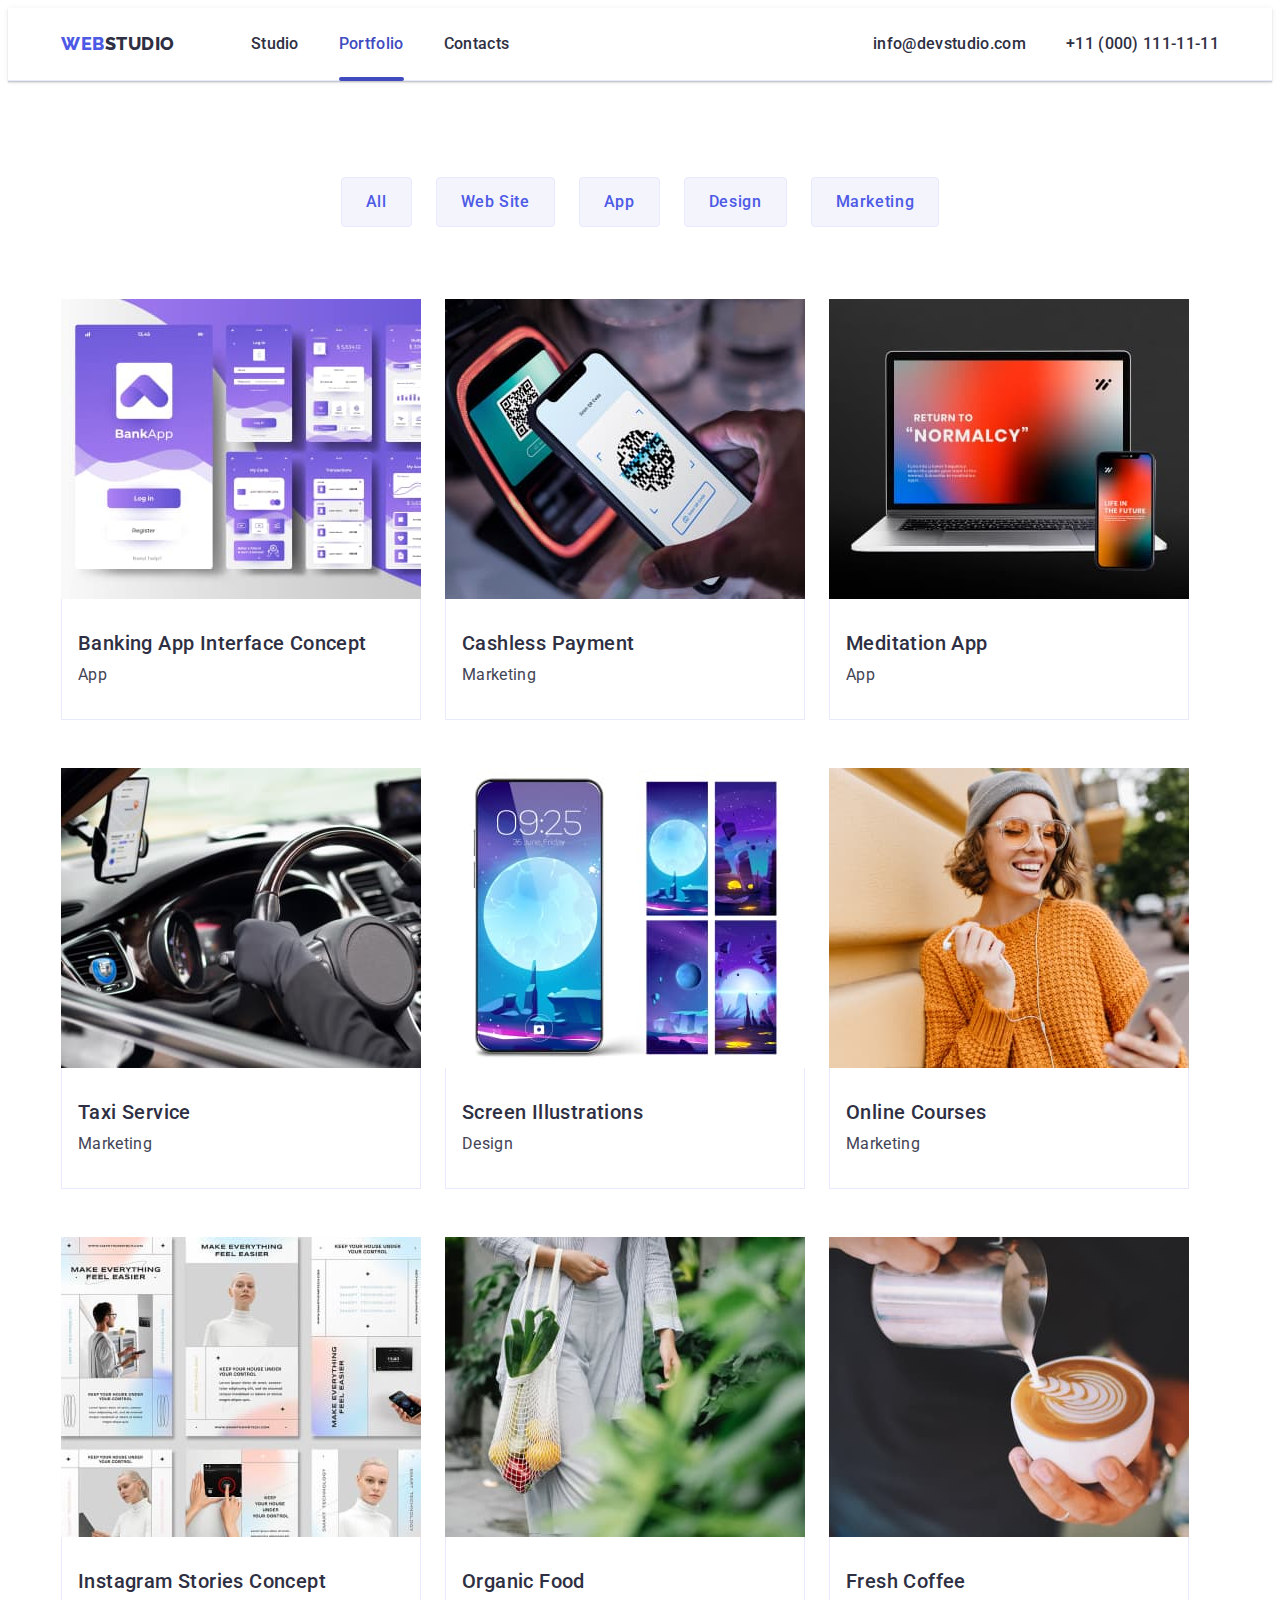
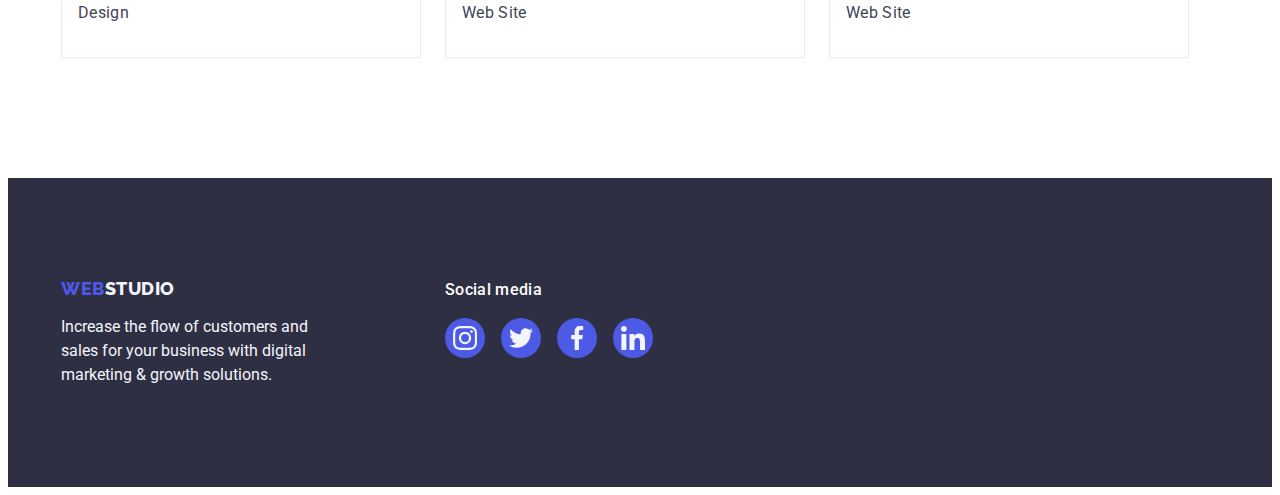
==== portfolio.html @ 598c80f8 "Initial commit" ====
<!DOCTYPE html>
<html lang="en">
<head>
    <meta charset="UTF-8">
    <meta http-equiv="X-UA-Compatible" content="IE=edge">
    <meta name="viewport" content="width=device-width, initial-scale=1.0">
    <link rel="preconnect" href="https://fonts.googleapis.com">
    <link rel="preconnect" href="https://fonts.gstatic.com" crossorigin>
    <link rel="preconnect" href="https://fonts.googleapis.com">
    <link rel="preconnect" href="https://fonts.gstatic.com" crossorigin>
    <link href="https://fonts.googleapis.com/css2?family=Raleway:wght@800&family=Roboto:wght@400;500;700;900&display=swap" rel="stylesheet">
    <title>portfolio-goit-homework</title>
    <link rel="stylesheet" href="https://cdnjs.cloudflare.com/ajax/libs/modern-normalize/2.0.0/modern-normalize.min.css"
        integrity="sha512-4xo8blKMVCiXpTaLzQSLSw3KFOVPWhm/TRtuPVc4WG6kUgjH6J03IBuG7JZPkcWMxJ5huwaBpOpnwYElP/m6wg=="
        crossorigin="anonymous" referrerpolicy="no-referrer" />
    <link rel="stylesheet" href="./css/style.css">
</head>
<!-- HEADER -->
<body>
    <header class="header-main-container">
        <div class="container container-flex">
            <nav class="header-nav">
                <a href="./index.html" class="logo link">Web<span class="logo-text">Studio</span></a>
                <ul class="list menu-list">
                    <li class="menu-item"><a href="./index.html" class="link menu">Studio</a></li>
                    <li class="menu-item"><a href="./portfolio.html" class="link menu line">Portfolio</a></li>
                    <li class="menu-item"><a href="" class="link menu">Contacts</a></li>
                </ul>
            </nav>
            <address class="nav-addres">
                <ul class="information-list list">
                    <li class="information-item"><a href="mailto:info@devstudio.com" class="link menu">info@devstudio.com</a>
                    </li>
                    <li class="information-item"><a href="tel:+110001111111" class="link menu">+11 (000) 111-11-11</a>
                    </li>
                </ul>
            </address>
        </div>
    </header>
    <!-- HEADER_END -->
    <main>
    <!-- EXAMPLES_WORK -->
        <section class="filtr-nav">
            <div class="container">
                <h1 hidden>work examples</h1>
                <ul class="list list-btn">
                    <li>
                        <button type="button" class="btn-filtr">All</button>
                    </li>
                    <li>
                        <button type="button" class="btn-filtr">Web Site</button>
                    </li>
                    <li>
                        <button type="button" class="btn-filtr">App</button>
                    </li>
                    <li> 
                        <button type="button" class="btn-filtr">Design</button>
                    </li>
                    <li>
                        <button type="button" class="btn-filtr">Marketing</button>
                    </li>
                </ul>
                <ul class="list examples-card-list">
                    <li class="card-item">
                        <a href="#" class="link card-item-link">
                            <div class="card-wrap-port">
                                <img src="./images/portfolio-img/banking-app.jpg"
                                    alt="banking-app" 
                                    width="360">
                                    <p class="p-style-portfolio">14 Stylish and User-Friendly App Design Concepts · Task Manager App · Calorie Tracker App · Exotic Fruit Ecommerce App ·
                                    Cloud Storage App</p>
                            </div>
                            <div class="card-examples">
                                <h2 class="title-description">Banking App Interface Concept</h2>
                                <p class="text-description text-portfolio-card">App</p>
                            </div>
                        </a>
                    </li>
                    <li class="card-item">
                        <a href="#" class="link card-item-link">
                            <div class="card-wrap-port">
                                <img src="./images/portfolio-img/application-pay.jpg" 
                                    alt="cashless-payment" 
                                    width="360">
                                <p class="p-style-portfolio">14 Stylish and User-Friendly App Design Concepts · Task Manager App · Calorie Tracker App ·
                                Exotic Fruit Ecommerce App ·
                                Cloud Storage App</p>
                            </div>
                            <div class="card-examples">
                                <h2 class="title-description">Cashless Payment</h2>
                                <p class="text-description text-portfolio-card">Marketing</p>
                            </div>
                        </a>
                    </li>
                    <li class="card-item">
                        <a href="#" class="link card-item-link">
                            <div class="card-wrap-port">
                                <img src="./images/portfolio-img/desktop-mobile.jpg" 
                                    alt="desktop-app" 
                                    width="360">
                                <p class="p-style-portfolio">14 Stylish and User-Friendly App Design Concepts · Task Manager App · Calorie Tracker App ·
                                Exotic Fruit Ecommerce App ·
                                Cloud Storage App</p>
                            </div>
                            <div class="card-examples">
                                <h2 class="title-description">Meditation App</h2>
                                <p class="text-description text-portfolio-card">App</p>
                            </div>
                        </a>
                    </li>
                    <li class="card-item">
                        <a href="#" class="link card-item-link">
                            <div class="card-wrap-port">
                                    <img src="./images/portfolio-img/taxi-service.jpg" 
                                    alt="taxi-service" 
                                    width="360">
                                    <p class="p-style-portfolio">14 Stylish and User-Friendly App Design Concepts · Task Manager App · Calorie Tracker App ·
                                    Exotic Fruit Ecommerce App ·
                                    Cloud Storage App</p>
                            </div>
                            <div class="card-examples">
                                <h2 class="title-description">Taxi Service</h2>
                                <p class="text-description text-portfolio-card">Marketing</p>
                            </div>
                        </a>
                    </li>
                    <li class="card-item">
                        <a href="#" class="link card-item-link">
                            <div class="card-wrap-port">
                                <img src="./images/portfolio-img/screen-illustration.jpg" 
                                alt="screen-illustration" 
                                width="360">
                                <p class="p-style-portfolio">14 Stylish and User-Friendly App Design Concepts · Task Manager App · Calorie Tracker App ·
                                Exotic Fruit Ecommerce App ·
                                Cloud Storage App</p>
                            </div>
                            <div class="card-examples">
                                <h2 class="title-description">Screen Illustrations</h2>
                                <p class="text-description text-portfolio-card">Design</p>
                            </div>
                        </a>
                    </li>
                    <li class="card-item">
                        <a href="#" class="link card-item-link">
                            <div class="card-wrap-port">
                                <img src="./images/portfolio-img/woman.jpg" 
                                alt="woman" 
                                width="360">
                                <p class="p-style-portfolio">14 Stylish and User-Friendly App Design Concepts · Task Manager App · Calorie Tracker App ·
                                Exotic Fruit Ecommerce App ·
                                Cloud Storage App</p>
                            </div>
                            <div class="card-examples">
                                <h2 class="title-description">Online Courses</h2>
                                <p class="text-description text-portfolio-card">Marketing</p>
                            </div>
                        </a>
                    </li>
                    <li class="card-item">
                        <a href="#" class="link card-item-link">
                            <div class="card-wrap-port">
                                <img src="./images/portfolio-img/instagram-stories-concept.jpg" 
                                alt="Cashless Payment" 
                                width="360">
                                <p class="p-style-portfolio">14 Stylish and User-Friendly App Design Concepts · Task Manager App · Calorie Tracker App ·
                                Exotic Fruit Ecommerce App ·
                                Cloud Storage App</p>
                            </div>
                            <div class="card-examples">
                                <h2 class="title-description">Instagram Stories Concept</h2>
                                <p class="text-description text-portfolio-card">Design</p>
                            </div>
                        </a>
                    </li>
                    <li class="card-item">
                        <a href="#" class="link card-item-link">
                            <div class="card-wrap-port">
                                <img src="./images/portfolio-img/organic-food.jpg" 
                                        alt="organic-food" 
                                        width="360">
                                <p class="p-style-portfolio">14 Stylish and User-Friendly App Design Concepts · Task Manager App · Calorie Tracker App ·
                                Exotic Fruit Ecommerce App ·
                                Cloud Storage App</p>
                            </div>
                        <div class="card-examples">
                            <h2 class="title-description">Organic Food</h2>
                            <p class="text-description text-portfolio-card">Web Site</p>
                        </div>
                        </a>
                    </li>
                    <li class="card-item">
                        <a href="#" class="link card-item-link">
                            <div class="card-wrap-port">
                                <img src="./images/portfolio-img/coffe.jpg" 
                                    alt="coffe" 
                                    width="360">
                                <p class="p-style-portfolio">14 Stylish and User-Friendly App Design Concepts · Task Manager App · Calorie Tracker App ·
                                Exotic Fruit Ecommerce App ·
                                Cloud Storage App</p>
                            </div>
                            <div class="card-examples">
                                <h2 class="title-description">Fresh Coffee</h2>
                                <p class="text-description text-portfolio-card">Web Site</p>
                            </div>
                        </a>
                    </li>
                </ul>
            </div>
        </section>
    </main>
    <!-- EXAMPLES_WORK_END -->
    <!-- FOOTER -->
    <footer class="footer">
        <div class="container container-flex footer-wraper">
            <div class="footer-log-inf">
                <a href="./index.html" class="logo link logo-footer">Web<span class="footer-logo-text">Studio</span></a>
                <p class="footer-info">Increase the flow of customers and sales for your business with digital marketing &
                    growth solutions.</p>
            </div>
            <div>
                <p class="footer-soc-med">Social media</p>
                <ul class="soc-footer-list list">
                    <li class="soc-item-list">
                        <a href="" class="soc-footer-img">
                            <svg width="24" height="24" class="footer-icon-svg">
                                <use href="./images/icons.svg#icon-instagram"></use>
                            </svg>
                        </a>
                    </li>
                    <li class="soc-item-list">
                        <a href="" class="soc-footer-img">
                            <svg width="24" height="24" class="footer-icon-svg">
                                <use href="./images/icons.svg#icon-twitter"></use>
                            </svg>
                        </a>
                    </li>
                    <li class="soc-item-list">
                        <a href="" class="soc-footer-img">
                            <svg width="24" height="24" class="footer-icon-svg">
                                <use href="./images/icons.svg#icon-facebook"></use>
                            </svg>
                        </a>
                    </li>
                    <li class="soc-item-list">
                        <a href="" class="soc-footer-img">
                            <svg width="24" height="24" class="footer-icon-svg">
                                <use href="./images/icons.svg#icon-linkedin"></use>
                            </svg>
                        </a>
                    </li>
                </ul>
            </div>
        </div>
    </footer>
    <!-- FOOTER_END -->
    <script src="./js/modal.js"></script>
</body>
</html>
---- css/style.css ----
:root{
    --color-main-logo: #4d5ae5;
    --color-menu-text: #2e2f42;
    --color-menu-accent-hover: #404bbf;
    --main-small-text: #434455;
    --color-hero-bg: #2e2f42;
    --bg-btn-color: #f4f4fd;
    --border-btn-color: #e7e9fc;
    --color-icons-customers: #8e8f99;
    --color-social-media: #ffffff;
}


body{
    font-family: "Roboto", sans-serif;
    color: #434455;
    background-color: #ffffff;
}

img{
    display: block;
}

h1, h2, h3, h4, h5, h6, p{
    padding: 0;
    margin: 0;
}
/* HEADER */
/* NAV_MENU */

.header-main-container{
    border-bottom: 1px solid #e7e9fc;
    box-shadow: 0px 2px 1px rgba(46, 47, 66, 0.08),
        0px 1px 1px rgba(46, 47, 66, 0.16),
        0px 1px 6px rgba(46, 47, 66, 0.08);
}

.container{
    width: 1158px;
    margin: 0 auto;
    padding: 0 15px;
}

.container-flex{
    display: flex;
}

.header-nav{
    display: flex;
    align-items: center;
}

.logo{
    font-family: 'Raleway', sans-serif;
    font-weight: 800;
    font-size: 18px;
    line-height: 1.17;
    letter-spacing: 0.03em;
    text-transform: uppercase;
    color: var(--color-main-logo);
    margin-right: 76px;

}

.link{
    text-decoration: none;
}

.logo-text{
    color:#2e2f42 ;
}

.list{
    list-style: none;
    padding: 0;
    margin: 0;
}

.menu-list{
    display: flex;
}

.menu-item{
    margin-right: 40px;
    height: 24px;
    display: block;
}

.menu-item:last-child{
    margin-right: 0px;
}

.list .menu {
    font-style: normal;
    font-weight: 500;
    font-size: 16px;
    line-height: 24px;
    letter-spacing: 0.02em;
    color: var(--color-menu-text);
    padding: 27px 0;
    
}

.menu{
    transition: color 250ms cubic-bezier(0.4, 0, 0.2, 1);
}

.line {
    position: relative;
    transition: color 250ms cubic-bezier(0.4, 0, 0.2, 1);
    color: #404bbf;
}

.line::after {
    content: "";
    width: 100%;
    position: absolute;
    left: 0;
    bottom: -1px;
    height: 4px;
    background-color: #404bbf;
    border-radius: 2px;
}

.menu:hover,
.menu:focus,
.link.menu.line{
    color: var(--color-menu-accent-hover)
}

.information-list{
    display: flex;
}

.information-item{
    margin-right: 40px;
}

.information-item:last-child {
    margin-right: 0px;
}

.nav-addres{
    font-family: 'Roboto';
        font-style: normal;
        font-weight: 500;   
        font-size: 16px;
        line-height: 24px;
        letter-spacing: 0.02em;
        color: var(--main-small-text);
        padding-top: 24px;
        padding-bottom: 24px;
}

.nav-addres{
    margin-left: auto;
}
/* NAV_MENU_END */
/* HEADER_END */
/* HERO_START */

.main-hero{
    background-color: var(--color-hero-bg);
    background-image: linear-gradient(rgba(46, 47, 66, 0.7), rgba(46, 47, 66, 0.7)), url(../images/index-img/people-office.jpg);
    padding-top: 188px;
    padding-bottom: 188px;
    max-width: 1440px;
    background-repeat: no-repeat;
    background-position: center;
    background-size: cover;

}

.main-title{
    font-family: 'Roboto';
    font-style: normal;
    font-weight: 700;
    font-size: 56px;
    line-height: 1.07;
    text-align: center;
    letter-spacing: 0.02em;
    color: #ffffff;
    max-width: 496px;
    margin: auto;
}

.button-hero-main{
    background-color: #4d5ae5;
    font-family: 'Roboto', sans-serif;
    font-style: normal;
    font-weight: 500;
    font-size: 16px;
    line-height: 1.5;
    letter-spacing: 0.04em;
    color: #ffffff;
    cursor: pointer;
    display: block;
    min-width: 169px;
    height: 56px;
    border: none;
    background-color:var(--color-main-logo);
    border-radius: 4px;
    cursor: pointer;
    margin: auto;
    margin-top: 48px;
    transition: background-color 250ms cubic-bezier(0.4, 0, 0.2, 1);;
}

.button-hero-main:hover, 
.button-hero-main:focus{
    background-color: var(--color-menu-accent-hover)
}
/* HERO_END */
/* Section2_START */

.visually-hidden {
    position: absolute;
    width: 1px;
    height: 1px;
    margin: -1px;
    border: 0;
    padding: 0;
    white-space: nowrap;
    clip-path: inset(100%);
    clip: rect(0 0 0 0);
    overflow: hidden;
}

.title-description{
    font-family: 'Roboto';
    font-style: normal;
    font-weight: 500;
    font-size: 20px;
    line-height: 1.2;
    letter-spacing: 0.02em;
    color: var(--color-menu-text);
}

.text-description{
    font-family: 'Roboto';
    font-style: normal;
    font-weight: 400;
    font-size: 16px;
    line-height: 1.5;
    letter-spacing: 0.02em;
    color: var(--main-small-text);
}

.list-about-cards{
    display: flex;
    align-items: center;
    justify-content: center;
    height: 112px;
    background-color: #f4f4fd;
    border-radius: 4px;
    margin-bottom: 8px;
}

.about-us-description{
    padding-top: 120px;
    padding-bottom: 120px;
}

.about-us-list{
    display: flex;
    gap: 24px;
    padding: 0;
}

.about-us-text{
    width: calc((100% - 72px) / 4);
}

.title-description{
    margin-bottom: 8px;
}

/* Section2_END */
/* Section3_START */

.about-us-text-img{
    padding-bottom: 120px;
}

.about-us-title{
    font-size: 36px;
    line-height: 1.11;
    text-align: center;
    letter-spacing: 0.02em;
    text-transform: capitalize;
    color: var(--color-menu-text);
    margin-bottom: 72px;
}

.list-img{
    gap: 24px;
    padding: 0;
}

.img-work{
    width: calc((100% - 48px) / 3);
}
/* Section3_END */
/* Section4_START */
.our-team{
    background-color: #f4f4fd;
    padding-top: 120px;
    padding-bottom: 120px;
}

.our-team-title{
    font-size: 36px;
    line-height: 1.11;
    text-align: center;
    letter-spacing: 0.02em;
    text-transform: capitalize;
    color: var(--color-menu-text);
    margin-bottom: 72px;
}

.list-worker{
    display: flex;
    gap: 24px;
    padding: 0;
}

.worker{
    background-color: #ffffff;
    width: calc((100% - 72px) / 4);
    border-radius: 0px 0px 4px 4px;
    box-shadow: 0px 1px 6px rgba(46, 47, 66, 0.08),
                0px 1px 1px rgba(46, 47, 66, 0.16),
                0px 2px 1px rgba(46, 47, 66, 0.08);
    
}

.soc-icon{
    display: flex;
    justify-content: center;
    gap: 24px;
    margin-top: 8px;
}

.soc-icon-list{
    width: 40px;
    height: 40px;
}

.soc-icon-img{
    width: 100%;
    height: 100%;
    background-color: var(--color-main-logo);
    border-radius: 50%;
    display: flex;
    align-items: center;
    justify-content: center;
    transition: background-color 250ms cubic-bezier(0.4, 0, 0.2, 1);
}

.soc-icon-img:hover,
.soc-icon-img:focus{
    background-color: #404bbf;
}

.svg-icons{
    fill: #f4f4fd;
}

.name-worker{
    padding: 32px 16px;
}

.div-name-worker{
    text-align: center;
}

    /* h3-title-description-frm-section2 */
    /* p-text-descroption-from-section2 */
/* Section4_END */
.client-section{
    padding-top: 120px;
    padding-bottom: 120px;
}

.customers-h2{
    font-size: 36px;
    line-height: 1.11;
    color: var(--color-menu-text);
    margin-bottom: 72px;
}

.client-list{
    display: flex;
    gap: 24px;
}

.client-items{
    width: calc((100% - 120px) / 6);
    height: 88px;
    gap: 24px;
}

.client-items-logo{
    width: 100%;
    height: 100%;
    border: 1px solid #8e8f99;
    border-radius: 4px;
    display: flex;
    align-items: center;
    justify-content: center;
    color: var(--color-icons-customers);
    transition: border-color 250ms cubic-bezier(0.4, 0, 0.2, 1),
        color 250ms cubic-bezier(0.4, 0, 0.2, 1);;
}

.client-items-logo:hover,
.client-items-logo:focus{
    border-color: #404bbf;
    color: #404bbf;
}

.icon-customers{
    fill: currentColor;
}

/* FOOTER_START */
.footer{
    background-color: var(--color-hero-bg);
    color: var(--bg-btn-color);
    padding-top: 100px;
    padding-bottom: 100px;
}

.logo-footer{
    display: inline-block;
    margin-bottom: 16px;
    padding: 0;
}

.footer-info{
    max-width: 264px;
    line-height: 1.5;
}

.footer-logo-text {
    color: #f4f4fd;
}

.footer-wraper{
    align-items: baseline;
}

.footer-log-inf{
    margin-right: 120px;
}

.footer-soc-med{
    font-weight: 500;
    font-size: 16px;
    line-height: 1.5;
    letter-spacing: 0.02em;
    color: var(--color-social-media);
    margin-bottom: 16px;
}

.soc-footer-list{
    display: flex;
    gap: 16px;
}

.soc-item-list{
    width: 40px;
    height: 40px;
}

.soc-footer-img{
    width: 100%;
    height: 100%;
    background-color: var(--color-main-logo);
    border-radius: 50%;
    display: flex;
    align-items: center;
    justify-content: center;
    transition: background-color 250ms cubic-bezier(0.4, 0, 0.2, 1);;
}

.soc-footer-img:hover,
.soc-footer-img:focus{
    background-color: #31d0aa;
    background-color: #31d0aa;
}

.footer-icon-svg{
    fill: #f4f4fd
}



/* PORTFOIO_PAGE_START >>>>>>>>>>>>>>>>>>>>>>>>>>>>>>>>>>>>>>>>>>>>>>>>>>>>>>*/
/* FTER_NAVIGATION_START */
.btn-filtr{
    font-family: "Roboto", sans-serif;
    font-style: normal;
    font-weight: 500;
    font-size: 16px;
    line-height: 1.5;
    letter-spacing: 0.04em;
    color: var(--color-main-logo);
    background-color: var(--bg-btn-color);
    padding: 12px 24px;
    border: 1px solid var(--border-btn-color);
    border-radius: 4px;
    transition: color 250ms cubic-bezier(0.4, 0, 0.2, 1),
                background-color 250ms cubic-bezier(0.4, 0, 0.2, 1),
                border-color 250ms cubic-bezier(0.4, 0, 0.2, 1),
                box-shadow 250ms cubic-bezier(0.4, 0, 0.2, 1);
}

.btn-filtr:hover, 
.btn-filtr:focus{
    color: #ffffff;
    background-color: var(--color-menu-accent-hover);
    cursor: pointer;
    border: 1px solid transparent;
    box-shadow: 0px 3px 1px rgba(0, 0, 0, 0.1),
                0px 2px 1px rgba(0, 0, 0, 0.08),
                0px 2px 2px rgba(0, 0, 0, 0.12);

}

.filtr-nav{
    padding: 96px 0 120px;
}

.list-btn{
    display: flex;
    justify-content: center;
    gap: 24px;
    margin-bottom: 72px;
}

.examples-card-list{
    display: flex;
    flex-wrap: wrap;
    column-gap: 24px;
    row-gap: 48px;
    padding: 0;
}

.card-item{
    width: calc((1128px - 48px) / 3);
}

.card-item-link{
    display: block;
    transition: box-shadow 250ms cubic-bezier(0.4, 0, 0.2, 1);
}

.card-item-link:hover,
.card-item-link:focus{
    box-shadow: 0px 1px 6px rgba(46, 47, 66, 0.08),
                0px 1px 1px rgba(46, 47, 66, 0.16),
                0px 2px 1px rgba(46, 47, 66, 0.08);
    
}

.card-examples{
    padding: 32px 16px;
    border: 1px solid var(--border-btn-color);
    border-top: none;
}
/* FILTER_NAVIGATION_END */
/* MAIN_CARDS */
 /* h2-title-description-frm-section2 index.html*/
 /* p-text-descroption-from-section2 index.html*/
/* modal-window */
.modal-window-wrap{
    position: fixed;
    top: 0;
    left: 0;
    width: 100%;
    height: 100%;
    background-color: rgba(46, 47, 66, 0.4);
    transition: opacity 250ms cubic-bezier(0.4, 0, 0.2, 1), visibility 250ms cubic-bezier(0.4, 0, 0.2, 1);
}

.is-hidden{
    opacity: 0;
    visibility: hidden;
    pointer-events: none;
}

.modal-window{
    position: absolute;
    top: 50%;
    left: 50%;
    transform: translate(-50%, -50%) scale(1);
    width: 408px;
    min-height: 584px;
    background: #fcfcfc;
    box-shadow: 0px 1px 1px rgba(0, 0, 0, 0.14),
                0px 1px 3px rgba(0, 0, 0, 0.12),
                0px 2px 1px rgba(0, 0, 0, 0.2);
    border-radius: 4px;
    transition: transform 250ms cubic-bezier(0.4, 0, 0.2, 1);
}

.btn-modal-close{
    position: absolute;
    top: 24px;
    right: 24px;
    width: 24px;
    height: 24px;
    border-radius: 50%;
    display: flex;
    align-items: center;
    justify-content: center;
    background-color: #e7e9fc;
    border: 1px solid rgba(0, 0, 0, 0.1);
    padding: 0;
    cursor: pointer;
    transition: background-color 250ms cubic-bezier(0.4, 0, 0.2, 1), 
                border 250ms cubic-bezier(0.4, 0, 0.2, 1);

}

.btn-modal-close:hover,
.btn-modal-close:focus{
    background-color: #404bbf;
    border: none;
}

.svg-modal-close-icon{
    transition: fill 250ms cubic-bezier(0.4, 0, 0.2, 1);
}

.btn-modal-close:hover,
.btn-modal-close:focus{
    fill: #ffffff;
}

.card-wrap-port{
    position: relative;
    overflow: hidden;
}

.card-item-link:hover p,
.card-item-link:focus p{
    transform: translateY(0%);
}

.p-style-portfolio{
    position: absolute;
    top: 0;
    font-size: 16px;
    line-height: 1.5;
    letter-spacing: 0.02em;
    color: var(--bg-btn-color);
    padding: 40px 32px;
    background-color: #4d5ae5;
    height: 100%;
    width: 100%;
    transform: translateY(100%);
    transition: transform 250ms cubic-bezier(0.4, 0, 0.2, 1);
}
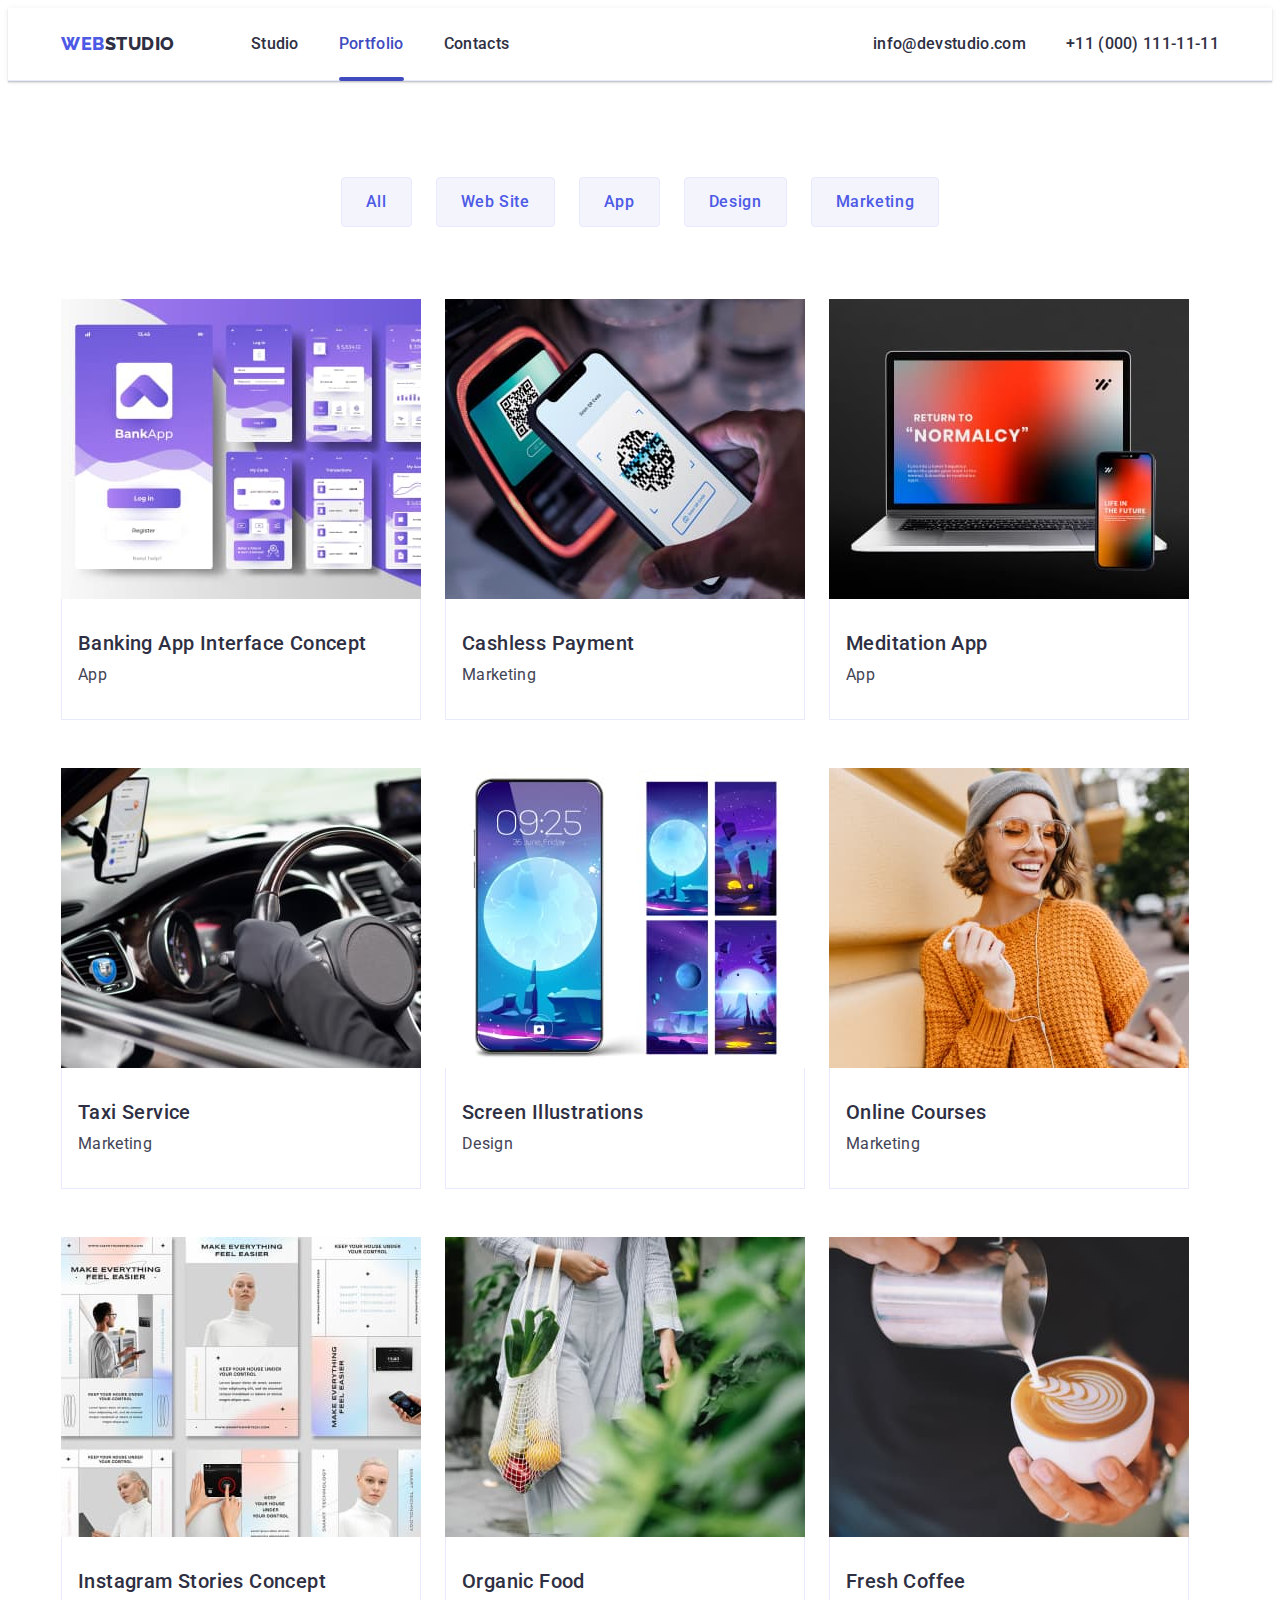
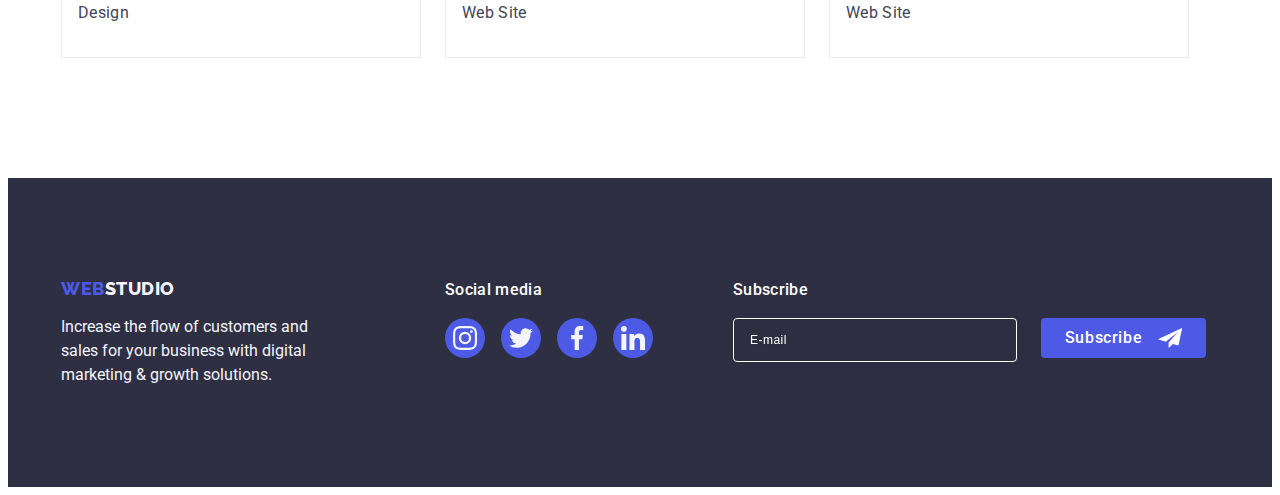
==== commit 649eea8d: "Update" ====
--- a/portfolio.html
+++ b/portfolio.html
@@ -250,6 +250,19 @@
                     </li>
                 </ul>
             </div>
+            <div class="form-footer-wrap">
+                <p class="text-form-footer">Subscribe</p>
+                <form action="#" class="form-footer">
+                    <label for="" class="label-form">
+                        <input type="text" name="sub-action" type="email" placeholder="E-mail" class="input-email">
+                    </label>
+                    <button class="btn-footer-sub">Subscribe
+                        <svg width="24" height="24" class="svg-form-sub">
+                            <use href="./images/icon-send.svg#icon-icon-send"></use>
+                        </svg>
+                    </button>
+                </form>
+            </div>
         </div>
     </footer>
     <!-- FOOTER_END -->
--- a/css/style.css
+++ b/css/style.css
@@ -494,7 +494,63 @@
     fill: #f4f4fd
 }
 
-
+.form-footer-wrap{
+    margin-left: 80px;
+}
+
+.text-form-footer{
+    margin-bottom: 16px;
+    font-weight: 500;
+    font-style: 16px;
+    line-height: 1.5;
+    letter-spacing: 0.02em;
+    color: #ffffff;          
+}
+
+.form-footer{
+    display: flex;
+    gap: 24px;
+}
+
+.input-email{
+    width: 264px;
+    height: 40px;
+    border: 1px solid #ffffff;
+    background-color: transparent;
+    font-size: 12px;
+    line-height: 1.5;
+    letter-spacing: 0.04em;
+    padding-left: 16px;
+    filter: drop-shadow(0px 4px 4px rgba(0, 0, 0, 0.15));
+    border-radius: 4px;
+    color: #ffffff
+}
+
+.input-email::placeholder{
+    color: #ffffff;
+}
+
+.btn-footer-sub{
+    min-width: 165px;
+    height: 40px;
+    display: flex;
+    justify-content: center;
+    align-items: center;
+    font-family: "Roboto", sans-serif;
+    font-size: 16px;
+    font-weight: 500;
+    line-height: 1.5;
+    letter-spacing: 0.04em;
+    color: #ffffff;
+    cursor: pointer;
+    background-color: #4d5ae5;
+    border: none;
+    border-radius: 4px;
+}
+
+.svg-form-sub{
+    margin-left: 16px;
+}
 
 /* PORTFOIO_PAGE_START >>>>>>>>>>>>>>>>>>>>>>>>>>>>>>>>>>>>>>>>>>>>>>>>>>>>>>*/
 /* FTER_NAVIGATION_START */
